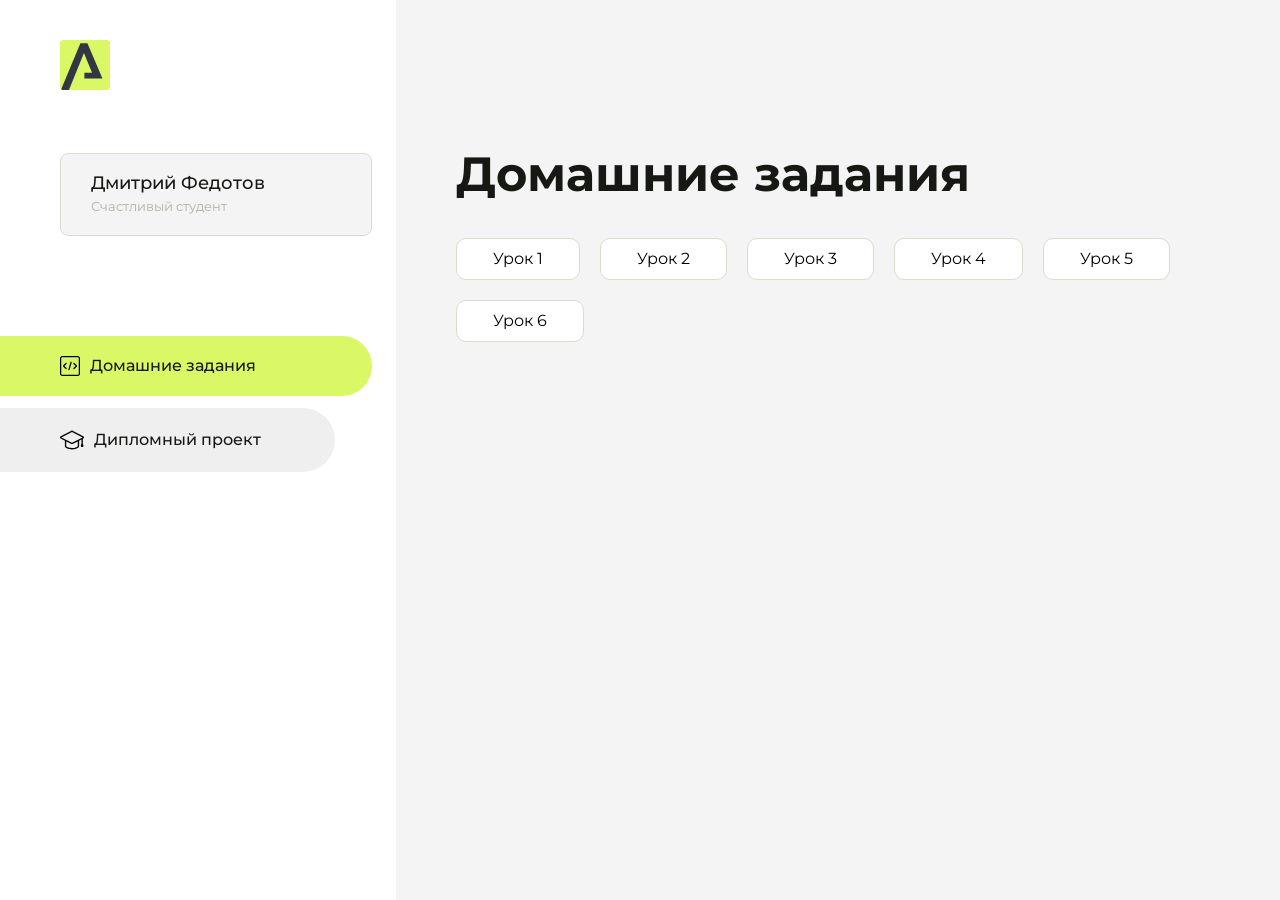
==== index.html @ f0caa84c "Fix HTML structure and update lesson links" ====
<!DOCTYPE html>
<html lang="en">
<head>
    <meta charset="UTF-8">
    <meta name="viewport" content="width=device-width, initial-scale=1.0">
    <title>Домашняя работа</title>
    <link rel="shortcut icon" href="src/logo.ico" type="image/x-icon">
    <link rel="preconnect" href="https://fonts.googleapis.com">
    <link rel="preconnect" href="https://fonts.gstatic.com" crossorigin>
    <link href="https://fonts.googleapis.com/css2?family=Montserrat:wght@400;500;700&family=Rubik:wght@500&display=swap"
          rel="stylesheet">
    <link rel="stylesheet" href="src/style.css">
</head>
<body id="body">
<div class="overlay" id="overlay"></div>
<div class="layout">
    <div class="burger" id="burger">
        <svg viewBox="0 0 24 24" fill="none" xmlns="http://www.w3.org/2000/svg">
            <g id="SVGRepo_bgCarrier" stroke-width="0"></g>
            <g id="SVGRepo_tracerCarrier" stroke-linecap="round" stroke-linejoin="round"></g>
            <g id="SVGRepo_iconCarrier">
                <path d="M4 18L20 18" stroke="#DAF765" stroke-width="2" stroke-linecap="round"></path>
                <path d="M4 12L20 12" stroke="#DAF765" stroke-width="2" stroke-linecap="round"></path>
                <path d="M4 6L20 6" stroke="#DAF765" stroke-width="2" stroke-linecap="round"></path>
            </g>
        </svg>
    </div>
    <aside class="sidebar" id="sidebar">
        <div class="sidebar__inner">
            <div class="logo">
                <svg width="50" height="50" viewBox="0 0 50 50" fill="none" xmlns="http://www.w3.org/2000/svg">
                    <g clip-path="url(#clip0_513_74730)">
                        <path d="M46.17 -0.257004H3.83C1.57281 -0.257004 -0.257 1.57281 -0.257 3.83V46.17C-0.257 48.4272 1.57281 50.257 3.83 50.257H46.17C48.4272 50.257 50.257 48.4272 50.257 46.17V3.83C50.257 1.57281 48.4272 -0.257004 46.17 -0.257004Z"
                              fill="#DAF765"/>
                        <path d="M24.375 38.4H42.461L27.441 3.1585H20.4355C20.4355 3.1585 6.7895 35.881 1.1945 49.294C2.015 50.0275 3.0945 50.257 3.6945 50.257H8.8445L23.954 13.07L32.0465 32.8285H24.375V38.4Z"
                              fill="#323843"/>
                    </g>
                    <defs>
                        <clipPath id="clip0_513_74730">
                            <rect width="50" height="50" fill="white"/>
                        </clipPath>
                    </defs>
                </svg>
            </div>
            <div class="sidebar__user">
                <div class="sidebar__name">Дмитрий Федотов</div>
                <div class="sidebar__text">Счастливый студент</div>
            </div>
            <div class="sidebar__tabs">
                <div class="sidebar__item">
                    <button class="sidebar__button active" id="tasks">
                        <svg xmlns="http://www.w3.org/2000/svg" width="20" height="20" viewBox="0 0 20 20" fill="none">
                            <g clip-path="url(#clip0_704_74543)">
                                <path d="M17.7083 20H2.29167C1.0275 20 0 18.9725 0 17.7083V2.29167C0 1.0275 1.0275 0 2.29167 0H17.7083C18.9725 0 20 1.0275 20 2.29167V17.7083C20 18.9725 18.9725 20 17.7083 20ZM2.29167 1.25C1.7175 1.25 1.25 1.7175 1.25 2.29167V17.7083C1.25 18.2825 1.7175 18.75 2.29167 18.75H17.7083C18.2825 18.75 18.75 18.2825 18.75 17.7083V2.29167C18.75 1.7175 18.2825 1.25 17.7083 1.25H2.29167Z"
                                      fill="black"/>
                                <path d="M6.04167 13.125C5.88167 13.125 5.72167 13.0642 5.6 12.9417L3.1 10.4417C2.85583 10.1975 2.85583 9.80167 3.1 9.5575L5.6 7.0575C5.84417 6.81333 6.24 6.81333 6.48417 7.0575C6.72833 7.30167 6.72833 7.6975 6.48417 7.94167L4.42583 10L6.48417 12.0583C6.72833 12.3025 6.72833 12.6983 6.48417 12.9425C6.36167 13.0642 6.20167 13.125 6.04167 13.125Z"
                                      fill="black"/>
                                <path d="M8.95833 14.1667C8.9 14.1667 8.84 14.1583 8.78167 14.1417C8.45083 14.0442 8.26083 13.6967 8.35833 13.3658L10.4417 6.28251C10.5392 5.95084 10.8892 5.76417 11.2175 5.85917C11.5483 5.95667 11.7383 6.30417 11.6408 6.63501L9.5575 13.7183C9.47833 13.9908 9.22833 14.1667 8.95833 14.1667Z"
                                      fill="black"/>
                                <path d="M13.9583 13.125C13.7983 13.125 13.6383 13.0642 13.5167 12.9417C13.2725 12.6975 13.2725 12.3017 13.5167 12.0575L15.575 9.99916L13.5167 7.94083C13.2725 7.69666 13.2725 7.30083 13.5167 7.05666C13.7608 6.81249 14.1567 6.81249 14.4008 7.05666L16.9008 9.55666C17.145 9.80083 17.145 10.1967 16.9008 10.4408L14.4008 12.9408C14.2783 13.0642 14.1183 13.125 13.9583 13.125Z"
                                      fill="black"/>
                            </g>
                            <defs>
                                <clipPath id="clip0_704_74543">
                                    <rect width="20" height="20" fill="white"/>
                                </clipPath>
                            </defs>
                        </svg>
                        <span>Домашние задания</span></button>
                </div>
                <div class="sidebar__item">
                    <button class="sidebar__button" id="diplom">
                        <svg xmlns="http://www.w3.org/2000/svg" width="24" height="24" viewBox="0 0 24 24" fill="none">
                            <g clip-path="url(#clip0_704_74553)">
                                <path d="M23.2628 10.5971C23.7176 10.365 24 9.90375 24 9.39337C24 8.883 23.7176 8.42175 23.2628 8.18962L12.6135 2.75362C12.2291 2.55824 11.7705 2.55787 11.3854 2.75399L0.736875 8.19C0.282375 8.42175 0 8.883 0 9.39337C0 9.90375 0.282375 10.365 0.736875 10.5971L4.89038 12.7177V18.2074C4.89038 19.8154 8.412 21.393 12 21.393C15.5884 21.393 19.1096 19.815 19.1096 18.2074V12.7174L21.4609 11.517V15.8017L20.901 17.2305C20.7409 17.6389 20.7934 18.0994 21.0405 18.4616C21.2876 18.8246 21.6979 19.041 22.1366 19.041C22.5754 19.041 22.9852 18.8246 23.2324 18.462C23.4795 18.099 23.532 17.6385 23.3719 17.2301L22.8124 15.8021V10.827L23.2628 10.5971ZM17.7623 18.1721C17.6198 18.6375 15.3491 20.0419 12 20.0419C8.65088 20.0419 6.38025 18.6375 6.2415 18.2074V12.3037L6.23887 12.3019C6.23812 12.057 6.1065 11.8207 5.87325 11.7019L1.3515 9.39337L12 3.95737L22.6489 9.39337L12 14.8294L5.87325 11.7019C5.54063 11.5331 4.6695 11.6674 4.5 12C4.33012 12.3322 4.55813 12.5479 4.89038 12.7177L11.3857 16.0331C11.5781 16.1314 11.7889 16.1805 12 16.1805C12.2107 16.1805 12.4222 16.1314 12.6146 16.0331L17.7593 13.407L17.7623 18.1721Z"
                                      fill="black"/>
                            </g>
                            <defs>
                                <clipPath id="clip0_704_74553">
                                    <rect width="24" height="24" fill="white"/>
                                </clipPath>
                            </defs>
                        </svg>
                        <span>Дипломный проект</span></button>
                </div>
            </div>
        </div>

    </aside>
    <div class="content">
        <div class="container">
            <div class="content__block" id="tasksBlock">
                <div class="content__title">Домашние задания</div>
                <ul class="content__list">
                    <li class="content__list-item">
                        <a href="Hello AROKEN/index.html">Урок 1</a>
                    </li>
                     <li class="content__list-item">
                        <a href="WORK/index.html">Урок 2</a>
                    <li class="content__list-item">
                        <a href="HOMEWORK3">Урок 3</a>
                    </li>
                    <li class="content__list-item">
                        <a href="HomeWork4">Урок 4</a>
                    </li>
                      <li class="content__list-item">
                        <a href="proekti">Урок 5</a>
                    </li>
                     </li>
                      <li class="content__list-item">
                        <a href="yffggfg">Урок 6</a>
                    </li>
                </ul>
            </div>
            <div class="content__block hidden" id="diplomBlock">
                <div class="content__title">Дипломный проект</div>
                <div class="content__list-diplom">
                    <a href="ПАПКА-С-НОМЕРОМ-УРОКА">Ссылка на ДЗ</a>
                </div>
                <div class="content__decor">
                    <div class="content__decor-text">Давай проверим, чему ты научился!</div>
                    <div class="content__decor-img">
                        <img src="src/decor.png" alt="decor">
                    </div>
                </div>
            </div>
        </div>
    </div>
</div>
<script src="src/index.js"></script>
</body>
</html>
---- src/style.css ----
*{padding: 0;margin: 0;border: 0;}
*,*:before,*:after{-webkit-box-sizing: border-box;box-sizing: border-box;}
:focus,:active{outline: none;}
a:focus,a:active{outline: none;}
nav,footer,header,aside{display: block;}
html,body{
    height:100%;width:100%;
    font-size:100%;line-height:1;-ms-text-size-adjust:100%;-moz-text-size-adjust:100%;-webkit-text-size-adjust:100%;}
input,button,textarea{font-family:inherit;}
input::-ms-clear{display: none;}
button{cursor: pointer;}
button::-moz-focus-inner{padding:0;border:0;}
a,a:visited{text-decoration: none;}
a:hover{text-decoration: none;}
ul li{list-style: none;}
img{vertical-align: top;}
h1,h2,h3,h4,h5,h6{font-size:inherit;font-weight: inherit;}
a{color:inherit;}



body {
    font-family: "Montserrat",SansSerif;
    color: black;
}

body.overflow {
    overflow: hidden;
}



.layout {
    display: -webkit-box;
    display: -ms-flexbox;
    display: flex;
    min-height: 100vh;
}

.sidebar {
    padding: 40px 24px 40px 0;
    -ms-flex-negative: 0;
    flex-shrink: 0;
    background-color: white;
}



.content {
    -webkit-box-flex: 1;
    -ms-flex-positive: 1;
    flex-grow: 1;
    background-color: #F4F4F4;
}

.container {
    display: -webkit-box;
    display: -ms-flexbox;
    display: flex;
    -webkit-box-orient: vertical;
    -webkit-box-direction: normal;
    -ms-flex-direction: column;
    flex-direction: column;
    -webkit-box-pack: center;
    -ms-flex-pack: center;
    justify-content: center;
    -webkit-box-align: center;
    -ms-flex-align: center;
    align-items: center;
    padding: 150px 60px 80px 60px;
}


.logo {
    margin-left: 60px;
    margin-bottom: 60px;
}

.sidebar__user {
    background-color: #F4F4F4;
    padding: 20px 30px;
    margin-left: 60px;
    margin-bottom: 100px;
    border-radius: 8px;
    border: 1px solid #DADEC9;
}

.sidebar__name {
    color:#161814;
    font-size: 18px;
    font-weight: 500;
    margin-bottom: 6px;
}

.sidebar__text {
    color: #AFB1A7;
    font-size: 13px;
    font-weight: 400;
    line-height: 130%; /* 16.9px */
}

.sidebar__item {
    width: 372px;
}

.sidebar__button {
    display: -webkit-box;
    display: -ms-flexbox;
    display: flex;
    -webkit-box-align: center;
    -ms-flex-align: center;
    align-items: center;
    gap: 10px;
    padding: 20px 60px;
    margin-bottom: 12px;
    border-radius: 0px 100px 100px 0px;
    -webkit-transition: all .5s;
    -o-transition: all .5s;
    transition: all .5s;
    cursor: pointer;
    width: 90%;
    color:#161814;
    font-size: 16px;
    font-weight: 500;
}

.sidebar__button.active , .sidebar__button:hover {
    width: 100%;
    background-color: #DAF765;
}


.content__title {
    color: #161814;
    font-size: 48px;
    font-weight: 700;
    margin-bottom: 40px;
}

.content__list {
    display: -webkit-box;
    display: -ms-flexbox;
    display: flex;
    -webkit-box-align: center;
    -ms-flex-align: center;
    align-items: center;
    -ms-flex-wrap: wrap;
    flex-wrap: wrap;
    gap: 20px;
}



.content__list-item  {
    cursor: pointer;
    padding: 12px 18px;
    background-color: #fff;
    border-radius: 10px;
    border: 1px solid #DADEC9;
    -webkit-transition: all .3s;
    -o-transition: all .3s;
    transition: all .3s;
}

.content__list-item:hover,.content__list-diplom:hover {
    background-color: #AFB1A7;
}

li a {
    padding: 12px 18px;

}


.content__list-diplom {
    -webkit-transition: all .3s;
    -o-transition: all .3s;
    transition: all .3s;
    display: inline-block;
    padding: 12px 18px;
    background-color: #fff;
    border-radius: 10px;
    border: 1px solid #DADEC9;
}

.content__decor {
    display: -webkit-box;
    display: -ms-flexbox;
    display: flex;
    -webkit-box-align: center;
    -ms-flex-align: center;
    align-items: center;
}

.content__decor-text {
    color:#BEDD44;
    font-size: 36px;
    font-weight: 700;
    line-height: 110%; /* 39.6px */
}

.content__block {
    max-width: 1200px;
}

.content__block.hidden {
    display: none;
}

.content__decor-img img{
    width: 100%;
}

.burger {
    display: none;
    padding: 5px;
    position: fixed;
    top: 3%;
    right: 7%;
    width: 40px;
    height: 40px;
    background-color: #161814;
    border-radius: 50%;
    z-index: 10;
    border: 1px solid #DAF765;
}

@media (max-width: 768px) {
    .burger {
        display: block;
    }

    .sidebar {
        -webkit-transition: all .3s;
        -o-transition: all .3s;
        transition: all .3s;
        -webkit-transform: translateX(-100%);
        -ms-transform: translateX(-100%);
        transform: translateX(-100%);
        position: fixed;
        top: 0;
        left: 0;
        bottom: 0;
        z-index: 5;
    }

    .sidebar.show {
        -webkit-transform: translateX(0%);
        -ms-transform: translateX(0%);
        transform: translateX(0%);
    }

    .overlay {
        opacity: 0;
        pointer-events: none;
        -webkit-transition: all .3s;
        -o-transition: all .3s;
        transition: all .3s;
        position: absolute;
        top: 0;
        right: 0;
        left: 0;
        bottom: 0;
        z-index: 3;
        background-color: #000000e0;
    }

    .overlay.show {
        opacity: 1;
        pointer-events: all;
    }

    .container {
        padding: 40px 20px;
        min-height: 100%;
    }

    .content__decor {
        margin-top: 20px;
        -webkit-box-orient: vertical;
        -webkit-box-direction: normal;
        -ms-flex-direction: column;
        flex-direction: column;
    }
}

@media (max-width: 400px) {
    .sidebar__user {
        margin-left: 0;
    }
}
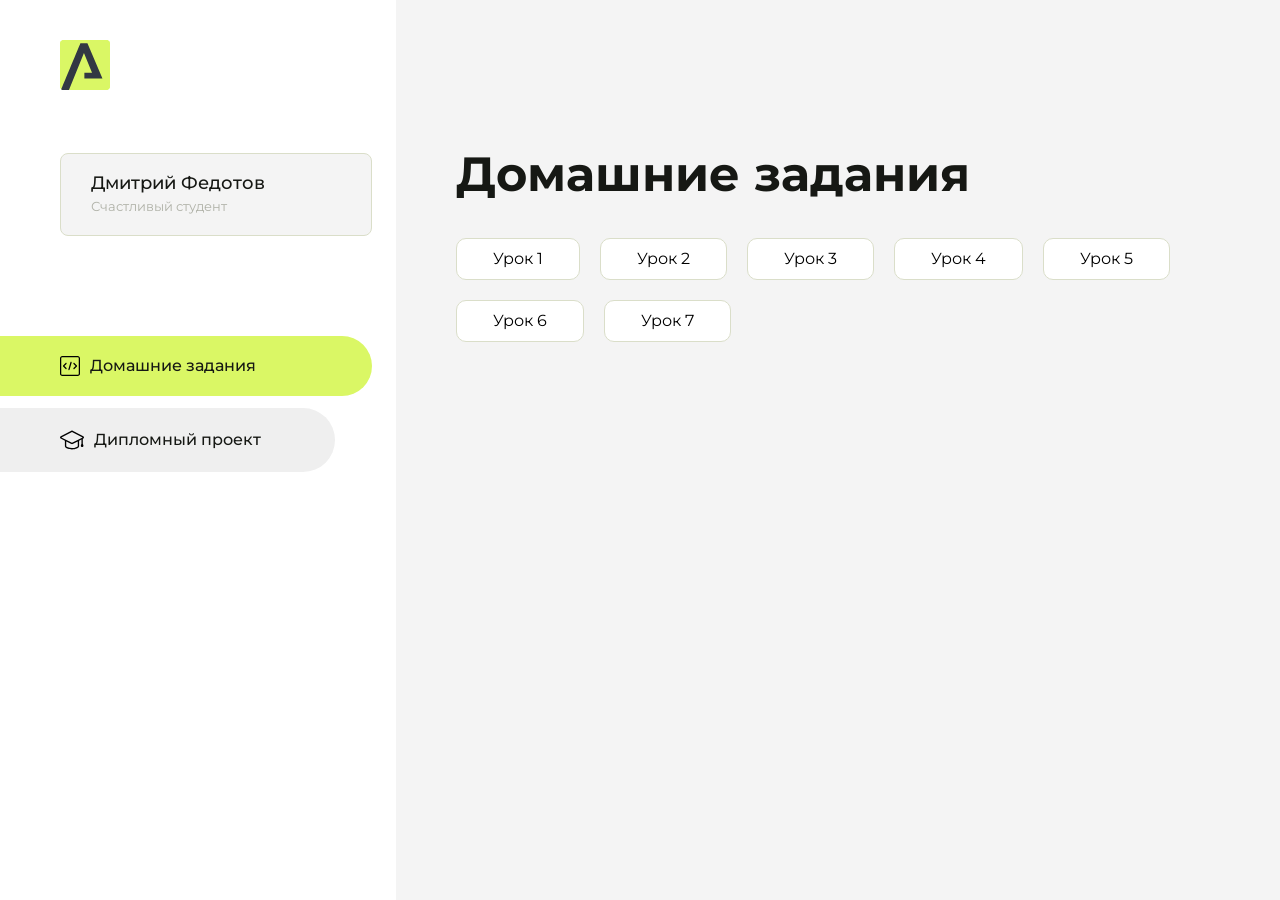
==== commit 4719b92d: "Update index.html" ====
--- a/index.html
+++ b/index.html
@@ -104,11 +104,14 @@
                         <a href="HomeWork4">Урок 4</a>
                     </li>
                       <li class="content__list-item">
-                        <a href="proekti">Урок 5</a>
+                        <a href="statja5/article.html">Урок 5</a>
                     </li>
                      </li>
                       <li class="content__list-item">
-                        <a href="yffggfg">Урок 6</a>
+                        <a href="Shapka">Урок 6</a>
+                    </li>
+                      <li class="content__list-item">
+                        <a href="yffggfg">Урок 7</a>
                     </li>
                 </ul>
             </div>
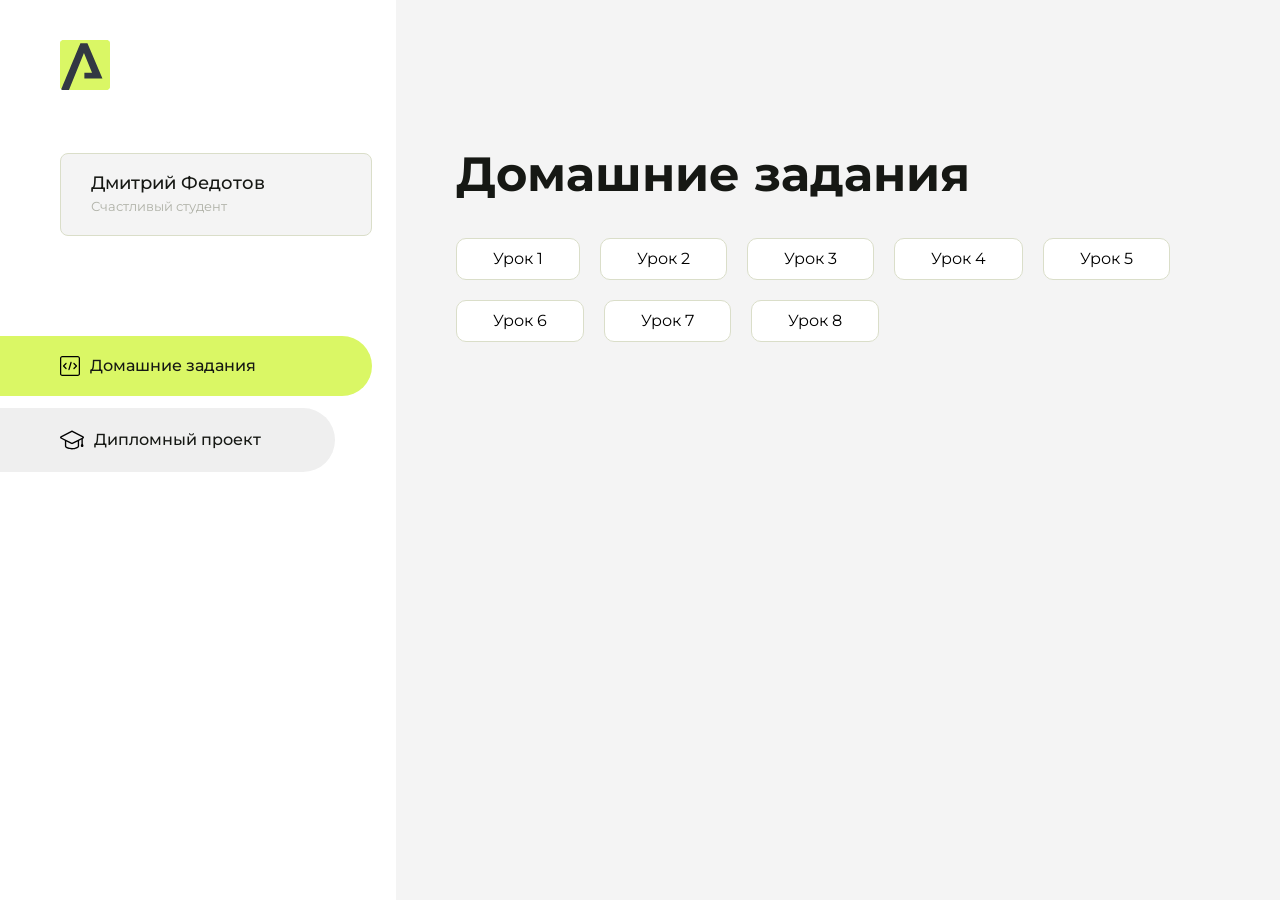
==== commit bc41c442: "Update index.html" ====
--- a/index.html
+++ b/index.html
@@ -108,10 +108,13 @@
                     </li>
                      </li>
                       <li class="content__list-item">
-                        <a href="Shapka">Урок 6</a>
+                        <a href="shapkanew">Урок 6</a>
                     </li>
                       <li class="content__list-item">
-                        <a href="yffggfg">Урок 7</a>
+                        <a href="statjaupdate/article.html">Урок 7</a>
+                    </li>
+                                          <li class="content__list-item">
+                        <a href="yffggfg">Урок 8</a>
                     </li>
                 </ul>
             </div>
